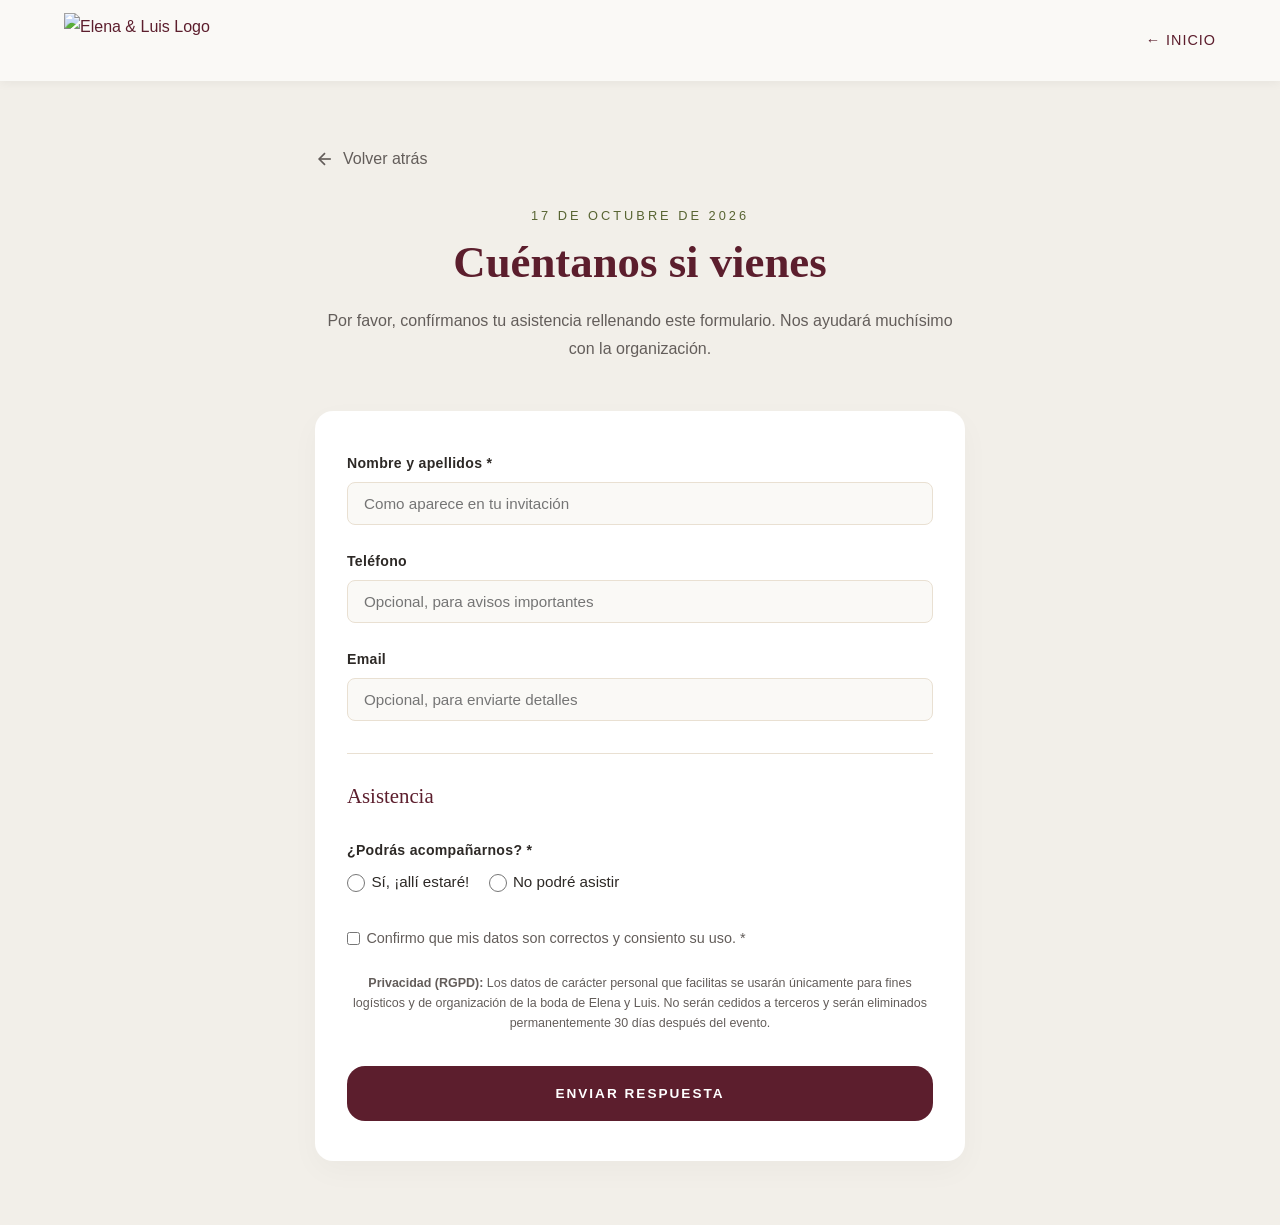
==== rsvp.html @ 88d4e29e "Hearts: brighter passion red; update form question wording" ====
<!DOCTYPE html>
<html lang="es">

<head>
  <meta charset="UTF-8" />
  <meta name="viewport" content="width=device-width, initial-scale=1.0" />
  <meta http-equiv="Content-Security-Policy"
    content="default-src 'self'; script-src 'self' 'unsafe-inline' https://fonts.googleapis.com; style-src 'self' 'unsafe-inline' https://fonts.googleapis.com; font-src 'self' https://fonts.gstatic.com; img-src 'self' data: https:; connect-src *;" />
  <meta http-equiv="X-Content-Type-Options" content="nosniff" />
  <title>Confirmar Asistencia — Elena & Luis</title>
  <link rel="preconnect" href="https://fonts.googleapis.com" />
  <link rel="preconnect" href="https://fonts.gstatic.com" crossorigin />
  <link rel="preload" as="style"
    href="https://fonts.googleapis.com/css2?family=Cormorant+Garamond:ital,wght@0,400;0,600;0,700;1,400;1,600&family=Montserrat:wght@300;400;500;600&display=swap" />
  <link
    href="https://fonts.googleapis.com/css2?family=Cormorant+Garamond:ital,wght@0,400;0,600;0,700;1,400;1,600&family=Montserrat:wght@300;400;500;600&display=swap"
    rel="stylesheet" />
  <link rel="stylesheet" href="styles.css" />

  <style>
    body {
      background-color: var(--cream-dark);
      display: flex;
      flex-direction: column;
      min-height: 100vh;
    }
    .nav {
      position: relative;
      background: var(--cream);
      box-shadow: 0 2px 10px rgba(0,0,0,.05);
    }
    .nav__links { margin-left: auto; margin-right: 0; }
    .nav__links a { color: var(--burgundy) !important; font-size: 0.9rem; font-weight: 500; }
    .nav__links a:hover { color: var(--gold) !important; }
    main { flex-grow: 1; display: flex; align-items: center; padding: 4rem 1rem; }
    .rsvp-page { width: 100%; max-width: 650px; margin: 0 auto; }
    .back-link {
      display: inline-flex;
      align-items: center;
      margin-bottom: 2rem;
      color: var(--text-light);
      font-weight: 500;
      transition: color var(--transition);
    }
    .back-link:hover { color: var(--burgundy); }
    .back-link svg { margin-right: 8px; }
    .form__divider {
      margin: 2rem 0 1.5rem;
      border-top: 1px solid var(--beige);
      padding-top: 1.5rem;
      font-family: var(--ff-heading);
      font-size: 1.3rem;
      color: var(--burgundy);
    }
    /* Hearts rating — Uiverse inspired */
    .form__hearts-wrap {
      background: var(--cream-dark);
      border: 1px solid var(--border);
      border-radius: 14px;
      padding: 1.4rem 1.4rem 1rem;
      margin-top: 0.5rem;
    }
    .radio {
      display: flex;
      justify-content: center;
      gap: 12px;
      flex-direction: row-reverse;
      padding: 0.6rem 0 0.8rem;
    }
    .radio > input {
      position: absolute;
      appearance: none;
      -webkit-appearance: none;
    }
    .radio > label {
      cursor: pointer;
      position: relative;
      display: inline-block;
      transition: transform 0.3s ease;
    }
    .radio > label > svg {
      display: block;
      width: 40px;
      height: 40px;
      fill: #ccc;
      transition: fill 0.3s ease;
    }
    .radio > label::before,
    .radio > label::after {
      content: "";
      position: absolute;
      width: 6px;
      height: 6px;
      background-color: #e0304e;
      border-radius: 50%;
      opacity: 0;
      transform: scale(0);
      transition: transform 0.4s ease, opacity 0.4s ease;
    }
    .radio > label::before {
      top: -15px;
      left: 50%;
      transform: translateX(-50%) scale(0);
    }
    .radio > label::after {
      bottom: -15px;
      left: 50%;
      transform: translateX(-50%) scale(0);
    }
    .radio > label:hover::before,
    .radio > label:hover::after {
      opacity: 1;
      transform: translateX(-50%) scale(1.5);
    }
    .radio > label:hover {
      transform: scale(1.2);
      animation: heart-pulse 0.6s infinite alternate;
    }
    .radio > label:hover > svg,
    .radio > label:hover ~ label > svg {
      fill: #e0304e;
      filter: drop-shadow(0 0 12px rgba(224, 48, 78, 0.8));
      animation: heart-shimmer 1s ease infinite alternate;
    }
    .radio > input:checked + label > svg,
    .radio > input:checked + label ~ label > svg {
      fill: #e0304e;
      filter: drop-shadow(0 0 10px rgba(224, 48, 78, 0.7));
      animation: heart-pulse 0.8s infinite alternate;
    }
    .radio > input:checked + label:hover > svg,
    .radio > input:checked + label:hover ~ label > svg {
      fill: #b82240;
    }
    .radio input:checked ~ label svg {
      fill: #c8294a;
    }
    @keyframes heart-pulse {
      0% { transform: scale(1); }
      100% { transform: scale(1.1); }
    }
    @keyframes heart-shimmer {
      0% { filter: drop-shadow(0 0 8px rgba(224, 48, 78, 0.4)); }
      100% { filter: drop-shadow(0 0 18px rgba(224, 48, 78, 1)); }
    }
    .form__hearts-label {
      text-align: center;
      font-family: var(--ff-heading);
      font-size: 1.05rem;
      font-style: italic;
      color: var(--burgundy);
      min-height: 1.4rem;
      transition: opacity 0.2s;
      opacity: 0;
    }
    .form__hearts-label.visible {
      opacity: 1;
    }
    .form__hearts-scale {
      display: flex;
      justify-content: space-between;
      font-size: 0.72rem;
      color: var(--text-light);
      letter-spacing: 0.02em;
      margin-top: 0.4rem;
    }
  </style>
</head>

<body>

  <nav class="nav nav--scrolled">
    <div class="nav__inner">
      <a href="index.html" class="nav__logo">
        <img src="images/Logo.svg?v=2" alt="Elena & Luis Logo" class="nav__logo-img" />
      </a>
      <ul class="nav__links" id="nav-links">
        <li><a href="index.html">← Inicio</a></li>
      </ul>
    </div>
  </nav>

  <main>
    <div class="rsvp-page">

      <a href="index.html" class="back-link reveal">
        <svg width="20" height="20" viewBox="0 0 24 24" fill="none" stroke="currentColor" stroke-width="2">
          <line x1="19" y1="12" x2="5" y2="12"></line>
          <polyline points="12 19 5 12 12 5"></polyline>
        </svg>
        Volver atrás
      </a>

      <div style="text-align: center; margin-bottom: 3rem;">
        <span class="section__overline reveal">17 de Octubre de 2026</span>
        <h1 class="section__title reveal" style="margin-bottom: 1rem;">Cuéntanos si vienes</h1>
        <p class="reveal" style="color: var(--text-light);">
          Por favor, confírmanos tu asistencia rellenando este formulario.
          Nos ayudará muchísimo con la organización.
        </p>
      </div>

      <form id="rsvp-page-form" class="form reveal" novalidate>

        <div style="position: absolute; opacity: 0; top: 0; left: 0; height: 0; width: 0; z-index: -1;" aria-hidden="true">
          <label for="honeypot">Website</label>
          <input type="text" id="honeypot" name="honeypot" tabindex="-1" autocomplete="off" />
        </div>

        <div class="form__group">
          <label for="rsvp-name" class="form__label">Nombre y apellidos *</label>
          <input type="text" id="rsvp-name" name="nombre" class="form__input" required placeholder="Como aparece en tu invitación" />
        </div>

        <div class="form__group">
          <label for="rsvp-phone" class="form__label">Teléfono</label>
          <input type="tel" id="rsvp-phone" name="telefono" class="form__input" placeholder="Opcional, para avisos importantes" />
        </div>

        <div class="form__group">
          <label for="rsvp-email" class="form__label">Email</label>
          <input type="email" id="rsvp-email" name="email" class="form__input" placeholder="Opcional, para enviarte detalles" />
        </div>

        <div class="form__divider">Asistencia</div>

        <div class="form__group">
          <label class="form__label">¿Podrás acompañarnos? *</label>
          <div class="form__radio-group">
            <label class="form__radio">
              <input type="radio" name="asistencia" value="si" required />
              <span>Sí, ¡allí estaré!</span>
            </label>
            <label class="form__radio">
              <input type="radio" name="asistencia" value="no" required />
              <span>No podré asistir</span>
            </label>
          </div>
        </div>

        <!-- Campos para los que SÍ asisten -->
        <div id="rsvp-conditional-fields" style="display: none;">

          <div class="form__divider">Acompañantes y Niños</div>

          <div class="form__group">
            <label class="form__label">¿Vendrás con acompañante?</label>
            <div class="form__radio-group">
              <label class="form__radio"><input type="radio" name="acompanante" value="si" /><span>Sí</span></label>
              <label class="form__radio"><input type="radio" name="acompanante" value="no" /><span>No</span></label>
            </div>
          </div>

          <div class="form__group" id="field-nombre-acompanante" style="display: none;">
            <label for="rsvp-companion-name" class="form__label">Nombre del acompañante</label>
            <input type="text" id="rsvp-companion-name" name="nombre_acompanante" class="form__input" placeholder="Nombre completo" />
          </div>

          <div class="form__group">
            <label for="rsvp-kids" class="form__label">¿Asistirán niños? Indícanos cuántos</label>
            <input type="number" id="rsvp-kids" name="ninos" class="form__input form__input--short" min="0" placeholder="0" />
            <span style="font-size: 0.85rem; color: var(--text-light); display:block; margin-top:0.4rem;">Deja en blanco o 0 si no vienen niños</span>
          </div>

          <div class="form__group" id="field-nombres-ninos" style="display: none;">
            <label for="rsvp-kids-names" class="form__label">Nombres de los niños (indica nombre y edad aproximada)</label>
            <input type="text" id="rsvp-kids-names" name="nombres_ninos" class="form__input" placeholder="Ej: Martín (5 años), Julia (2 años)" />
          </div>

          <div class="form__divider">Menú</div>

          <div class="form__group">
            <label for="rsvp-allergies" class="form__label">Indica la persona y sus alergias o intolerancias</label>
            <textarea id="rsvp-allergies" name="alergias" class="form__textarea" rows="2"
              placeholder="Ej: María: celiaquía; Luis: alergia a los frutos secos"></textarea>
          </div>

          <div class="form__divider">Transporte y Alojamiento</div>

          <div class="form__group">
            <label class="form__label">¿Usáreis el servicio de autobús?</label>
            <div class="form__radio-group">
              <label class="form__radio"><input type="radio" name="autobus" value="no" /><span>Iremos con nuestro coche</span></label>
              <label class="form__radio"><input type="radio" name="autobus" value="ida" /><span>Solo ida</span></label>
              <label class="form__radio"><input type="radio" name="autobus" value="vuelta" /><span>Solo vuelta</span></label>
              <label class="form__radio"><input type="radio" name="autobus" value="ida_y_vuelta" /><span>Ida y vuelta</span></label>
            </div>
          </div>

          <div id="fields-bus-details" style="display: none;">
            <div class="form__group">
              <label for="rsvp-bus-seats" class="form__label">¿Cuántas plazas de autobús necesitáis?</label>
              <input type="number" id="rsvp-bus-seats" name="plazas_bus" class="form__input form__input--short" min="1" placeholder="0" />
            </div>
            <div class="form__group">
              <label class="form__label">Punto de salida / llegada preferido</label>
              <div class="form__radio-group">
                <label class="form__radio"><input type="radio" name="punto_bus" value="huesca" /><span>Huesca — Calle Teruel (parada Hermanitas) · 12:00 h</span></label>
                <label class="form__radio"><input type="radio" name="punto_bus" value="barbastro" /><span>Barbastro — Colegio Pedro I · 12:30 h</span></label>
              </div>
            </div>
          </div>

          <div class="form__group">
            <label class="form__label">¿Necesitáis ayuda con el alojamiento?</label>
            <div class="form__radio-group">
              <label class="form__radio"><input type="radio" name="alojamiento" value="si" /><span>Sí, enviadme opciones</span></label>
              <label class="form__radio"><input type="radio" name="alojamiento" value="no" /><span>No, ya lo tenemos</span></label>
            </div>
          </div>

          <div class="form__divider">Para terminar</div>

          <div class="form__group">
            <label class="form__label">¿Cuántas ganas tienes de que llegue el gran día?</label>
            <div class="form__hearts-wrap">
              <div class="radio" id="hearts-rating">
                <input type="radio" name="ganas" id="heart5" value="5">
                <label for="heart5"><svg viewBox="0 0 24 24" xmlns="http://www.w3.org/2000/svg"><path d="M12 21.35l-1.45-1.32C5.4 15.36 2 12.27 2 8.5 2 5.41 4.42 3 7.5 3c1.74 0 3.41.81 4.5 2.08C13.09 3.81 14.76 3 16.5 3 19.58 3 22 5.41 22 8.5c0 3.77-3.4 6.86-8.55 11.53L12 21.35z"/></svg></label>
                <input type="radio" name="ganas" id="heart4" value="4">
                <label for="heart4"><svg viewBox="0 0 24 24" xmlns="http://www.w3.org/2000/svg"><path d="M12 21.35l-1.45-1.32C5.4 15.36 2 12.27 2 8.5 2 5.41 4.42 3 7.5 3c1.74 0 3.41.81 4.5 2.08C13.09 3.81 14.76 3 16.5 3 19.58 3 22 5.41 22 8.5c0 3.77-3.4 6.86-8.55 11.53L12 21.35z"/></svg></label>
                <input type="radio" name="ganas" id="heart3" value="3">
                <label for="heart3"><svg viewBox="0 0 24 24" xmlns="http://www.w3.org/2000/svg"><path d="M12 21.35l-1.45-1.32C5.4 15.36 2 12.27 2 8.5 2 5.41 4.42 3 7.5 3c1.74 0 3.41.81 4.5 2.08C13.09 3.81 14.76 3 16.5 3 19.58 3 22 5.41 22 8.5c0 3.77-3.4 6.86-8.55 11.53L12 21.35z"/></svg></label>
                <input type="radio" name="ganas" id="heart2" value="2">
                <label for="heart2"><svg viewBox="0 0 24 24" xmlns="http://www.w3.org/2000/svg"><path d="M12 21.35l-1.45-1.32C5.4 15.36 2 12.27 2 8.5 2 5.41 4.42 3 7.5 3c1.74 0 3.41.81 4.5 2.08C13.09 3.81 14.76 3 16.5 3 19.58 3 22 5.41 22 8.5c0 3.77-3.4 6.86-8.55 11.53L12 21.35z"/></svg></label>
                <input type="radio" name="ganas" id="heart1" value="1">
                <label for="heart1"><svg viewBox="0 0 24 24" xmlns="http://www.w3.org/2000/svg"><path d="M12 21.35l-1.45-1.32C5.4 15.36 2 12.27 2 8.5 2 5.41 4.42 3 7.5 3c1.74 0 3.41.81 4.5 2.08C13.09 3.81 14.76 3 16.5 3 19.58 3 22 5.41 22 8.5c0 3.77-3.4 6.86-8.55 11.53L12 21.35z"/></svg></label>
              </div>
              <div class="form__hearts-label" id="hearts-label"></div>
              <div class="form__hearts-scale">
                <span>Pocas</span>
                <span>¡Muchísimas!</span>
              </div>
            </div>
          </div>

          <div class="form__group">
            <label for="rsvp-no-faltar" class="form__label">¡Algo que no puede faltar!</label>
            <input type="text" id="rsvp-no-faltar" name="no_puede_faltar" class="form__input" placeholder="Música, risas, buen vino... ¡lo que sea!" />
          </div>

          <div class="form__group">
            <label for="rsvp-momento" class="form__label">Un momento que esperas vivir ese día</label>
            <input type="text" id="rsvp-momento" name="momento_especial" class="form__input" placeholder="Un baile, un brindis, una sorpresa..." />
          </div>

          <div class="form__group">
            <label for="rsvp-song" class="form__label">Canción que te hará salir a la pista sí o sí</label>
            <input type="text" id="rsvp-song" name="cancion" class="form__input" placeholder="Título y artista" />
            <p style="font-size: 0.85rem; color: var(--text-light); margin-top: 0.5rem;">
              <a href="https://open.spotify.com/playlist/3yzPIh4z3CCPWv43q6dXfq?si=O6Ho2XI0RIm4RRXY83BOng&pi=HeIQA3ebRfWcN&pt=49a7ba4eca4f23e0d00112b38eee2363"
                 target="_blank" rel="noopener"
                 style="color: var(--olive); text-decoration: underline; display: inline-flex; align-items: center; gap: 0.3rem;">
                <svg viewBox="0 0 24 24" width="16" height="16" fill="#1DB954">
                  <path d="M12 0C5.4 0 0 5.4 0 12s5.4 12 12 12 12-5.4 12-12S18.66 0 12 0zm5.521 17.34c-.24.359-.66.48-1.021.24-2.82-1.74-6.36-2.101-10.561-1.141-.418.122-.779-.179-.899-.539-.12-.421.18-.78.54-.9 4.56-1.021 8.52-.6 11.64 1.32.42.18.479.659.301 1.02zm1.44-3.3c-.301.42-.841.6-1.262.3-3.239-1.98-8.159-2.58-11.939-1.38-.479.12-1.02-.12-1.14-.6-.12-.48.12-1.021.6-1.141C9.6 9.9 15 10.561 18.72 12.84c.361.181.54.78.241 1.2zm.12-3.36C15.24 8.4 8.82 8.16 5.16 9.301c-.6.179-1.2-.181-1.38-.721-.18-.601.18-1.2.72-1.381 4.26-1.26 11.28-1.02 15.721 1.621.539.3.719 1.02.419 1.56-.299.421-1.02.599-1.559.3z"/>
                </svg>
                O añádela directamente a nuestra playlist colaborativa
              </a>
            </p>
          </div>

          <div class="form__group">
            <label for="rsvp-comments" class="form__label">¿Algún comentario o duda adicional?</label>
            <textarea id="rsvp-comments" name="comentarios" class="form__textarea" rows="3" placeholder="Te leemos..."></textarea>
          </div>

        </div>

        <!-- Campos para los que NO asisten -->
        <div id="rsvp-not-attending-fields" style="display: none;">
          <div class="form__divider">Lo sentimos mucho</div>
          <div class="form__group">
            <label for="rsvp-message" class="form__label">¿Quieres dejarnos un mensaje?</label>
            <textarea id="rsvp-message" name="mensaje_no_asiste" class="form__textarea" rows="3" placeholder="Te echaremos de menos. Déjanos unas palabras si quieres..."></textarea>
          </div>
        </div>

        <div class="form__group" style="margin-top: 2rem;">
          <label class="form__radio" style="align-items: flex-start;">
            <input type="checkbox" name="confirmacion" required style="margin-top: 4px;" />
            <span style="font-size: 0.9rem; line-height: 1.5; color: var(--text-light);">Confirmo que mis datos son correctos y consiento su uso. *</span>
          </label>
        </div>

        <p class="form__privacy">
          <strong>Privacidad (RGPD):</strong> Los datos de carácter personal que facilitas se usarán únicamente para
          fines logísticos y de organización de la boda de Elena y Luis. No serán cedidos a terceros y serán
          eliminados permanentemente 30 días después del evento.
        </p>

        <button type="submit" class="btn btn--primary form__submit" id="rsvp-submit">Enviar respuesta</button>

      </form>

      <div id="rsvp-success" class="rsvp__success" style="display:none; background: var(--white);
           border-radius: var(--radius); padding: 3rem 2rem; text-align: center; max-width: 600px; margin: 0 auto;">
        <div style="width: 80px; height: 80px; background: linear-gradient(135deg, var(--olive) 0%, #7d8a4a 100%);
                    border-radius: 50%; display: flex; align-items: center; justify-content: center;
                    margin: 0 auto 1.5rem; box-shadow: 0 4px 15px rgba(96,108,56,0.3);">
          <svg width="40" height="40" viewBox="0 0 24 24" fill="none" stroke="white" stroke-width="2.5" stroke-linecap="round" stroke-linejoin="round">
            <polyline points="20 6 9 17 4 12"></polyline>
          </svg>
        </div>
        <h3 style="font-family: var(--ff-heading); font-size: 2rem; color: var(--burgundy); margin-bottom: 0.5rem;">¡Respuesta guardada!</h3>
        <p style="color: var(--text-light); font-size: 1.1rem; margin-bottom: 2rem;">Muchísimas gracias por confirmarnos.</p>
        <div id="confirmation-summary" style="background: var(--cream); border-radius: var(--radius); padding: 2rem; margin-bottom: 2rem; text-align: left;">
          <h4 style="font-family: var(--ff-heading); font-size: 1.2rem; color: var(--burgundy); margin-bottom: 1.5rem; text-align: center; border-bottom: 1px solid var(--border); padding-bottom: 0.5rem;">Resumen de tu confirmación</h4>
          <div id="summary-content" style="color: var(--text); font-size: 0.95rem; line-height: 1.6;"></div>
        </div>
        <div style="background: linear-gradient(135deg, #fff8e7 0%, #fff3cd 100%); border-left: 4px solid var(--mustard); padding: 1rem 1.5rem; border-radius: 0 8px 8px 0; margin-bottom: 2rem; text-align: left;">
          <p style="color: var(--text); font-size: 0.9rem; margin: 0;">
            <strong style="color: var(--burgundy);">&#128197; Recuerda:</strong><br>
            17 de octubre de 2026 a las 13:00 h<br>Bodega Laus, Barbastro
          </p>
        </div>
        <div style="display: flex; gap: 1rem; justify-content: center; flex-wrap: wrap;">
          <a href="index.html" class="btn btn--primary">Volver a la portada</a>
          <a href="#" onclick="window.print(); return false;" class="btn btn--outline" style="display: flex; align-items: center; gap: 0.5rem;">
            <svg width="18" height="18" viewBox="0 0 24 24" fill="none" stroke="currentColor" stroke-width="2"><polyline points="6 9 6 2 18 2 18 9"></polyline><path d="M6 18H4a2 2 0 0 1-2-2v-5a2 2 0 0 1 2-2h16a2 2 0 0 1 2 2v5a2 2 0 0 1-2 2h-2"></path><rect x="6" y="14" width="12" height="8"></rect></svg>
            Guardar PDF
          </a>
        </div>
      </div>

    </div>
  </main>

  <script>
    document.addEventListener('DOMContentLoaded', () => {

      setTimeout(() => {
        document.querySelectorAll('.reveal').forEach(el => {
          el.style.opacity = '1';
          el.style.transform = 'translateY(0)';
          el.style.transition = 'opacity 0.6s ease, transform 0.6s ease';
        });
      }, 100);

      const form = document.getElementById('rsvp-page-form');
      const conditionalFields = document.getElementById('rsvp-conditional-fields');
      const notAttendingFields = document.getElementById('rsvp-not-attending-fields');
      const companionNameField = document.getElementById('field-nombre-acompanante');
      const kidsNamesField = document.getElementById('field-nombres-ninos');
      const busDetailsFields = document.getElementById('fields-bus-details');

      document.querySelectorAll('input[name="asistencia"]').forEach(r => {
        r.addEventListener('change', e => {
          const asiste = e.target.value === 'si';
          conditionalFields.style.display = asiste ? 'block' : 'none';
          notAttendingFields.style.display = asiste ? 'none' : 'block';
        });
      });

      document.querySelectorAll('input[name="acompanante"]').forEach(r => {
        r.addEventListener('change', e => {
          companionNameField.style.display = e.target.value === 'si' ? 'block' : 'none';
        });
      });

      const kidsInput = document.getElementById('rsvp-kids');
      if (kidsInput) {
        kidsInput.addEventListener('input', e => {
          const show = (parseInt(e.target.value) || 0) > 0;
          kidsNamesField.style.display = show ? 'block' : 'none';
          if (!show) document.getElementById('rsvp-kids-names').value = '';
        });
      }

      document.querySelectorAll('input[name="autobus"]').forEach(r => {
        r.addEventListener('change', e => {
          busDetailsFields.style.display = e.target.value === 'no' ? 'none' : 'block';
        });
      });

      // Hearts rating
      const heartsContainer = document.getElementById('hearts-rating');
      const heartsLabel = document.getElementById('hearts-label');
      const heartMessages = ['', 'Algo de ganas...', 'Bastantes ganas', '¡Muchas ganas!', '¡Muchísimas ganas!', '¡No puedo esperar más!'];

      if (heartsContainer) {
        function setLabel(value) {
          if (heartsLabel) {
            heartsLabel.textContent = heartMessages[value] || '';
            heartsLabel.classList.toggle('visible', value > 0);
          }
        }

        heartsContainer.querySelectorAll('input[type="radio"]').forEach(input => {
          input.addEventListener('change', () => setLabel(parseInt(input.value)));
        });

        heartsContainer.querySelectorAll('label').forEach(label => {
          const input = document.getElementById(label.getAttribute('for'));
          const value = input ? parseInt(input.value) : 0;
          label.addEventListener('mouseenter', () => setLabel(value));
        });

        heartsContainer.addEventListener('mouseleave', () => {
          const checked = heartsContainer.querySelector('input:checked');
          setLabel(checked ? parseInt(checked.value) : 0);
        });
      }

      const APPS_SCRIPT_URL = 'https://script.google.com/macros/s/AKfycbxdgK54NZaN_LEYWn_nRoGIB11KfB99Sy5pbXaSqgR_YkbLF-5CdlfDe7Vhv0JQcvX-/exec';

      form.addEventListener('submit', async e => {
        e.preventDefault();

        const nombreInput = form.querySelector('[name="nombre"]');
        const asistencia = form.querySelector('[name="asistencia"]:checked');
        const confirmBox = form.querySelector('[name="confirmacion"]');

        if (!nombreInput.value.trim() || nombreInput.value.trim().length < 2) {
          showError('Por favor, escribe tu nombre completo.');
          nombreInput.focus();
          return;
        }
        if (!asistencia) {
          showError('Por favor, indica si asistirás a la boda.');
          return;
        }
        if (confirmBox && !confirmBox.checked) {
          showError('Debes confirmar que los datos son correctos.');
          return;
        }

        const btn = document.getElementById('rsvp-submit');
        const btnTexto = btn.textContent;
        btn.textContent = 'Enviando...';
        btn.disabled = true;
        hideError();

        const fd = new FormData(form);
        const asiste = fd.get('asistencia') === 'si';

        const payload = {
          nombre: fd.get('nombre') || '',
          telefono: fd.get('telefono') || '',
          email: fd.get('email') || '',
          asistencia: fd.get('asistencia') || '',
          honeypot: fd.get('honeypot') || '',
          acompanante: asiste ? fd.get('acompanante') || '' : '',
          nombre_acompanante: asiste ? fd.get('nombre_acompanante') || '' : '',
          ninos: asiste ? fd.get('ninos') || '' : '',
          nombres_ninos: asiste ? fd.get('nombres_ninos') || '' : '',
          alergias: asiste ? fd.get('alergias') || '' : '',
          autobus: asiste ? fd.get('autobus') || '' : '',
          plazas_bus: asiste ? fd.get('plazas_bus') || '' : '',
          punto_bus: asiste ? fd.get('punto_bus') || '' : '',
          alojamiento: asiste ? fd.get('alojamiento') || '' : '',
          ganas: asiste ? fd.get('ganas') || '' : '',
          no_puede_faltar: asiste ? fd.get('no_puede_faltar') || '' : '',
          momento_especial: asiste ? fd.get('momento_especial') || '' : '',
          cancion: asiste ? fd.get('cancion') || '' : '',
          comentarios: asiste ? fd.get('comentarios') || '' : '',
          mensaje_no_asiste: !asiste ? fd.get('mensaje_no_asiste') || '' : '',
        };

        try {
          const sendRequest = () => fetch(APPS_SCRIPT_URL, {
            method: 'POST',
            headers: { 'Content-Type': 'text/plain' },
            body: JSON.stringify(payload),
            mode: 'no-cors'
          });

          let intentos = 0;
          while (intentos < 3) {
            try {
              await sendRequest();
              break;
            } catch (retryErr) {
              intentos++;
              if (intentos < 3) await new Promise(r => setTimeout(r, 1000));
              else throw retryErr;
            }
          }

          form.style.display = 'none';
          document.getElementById('rsvp-success').style.display = 'block';
          window.scrollTo({ top: 0, behavior: 'smooth' });
          generateSummary(fd, asiste);

        } catch (err) {
          showError('Error de conexión: ' + err.message);
          btn.textContent = btnTexto;
          btn.disabled = false;
        }
      });

      function showError(msg) {
        let el = document.getElementById('form-error-msg');
        if (!el) {
          el = document.createElement('p');
          el.id = 'form-error-msg';
          el.style.cssText = 'color:#c0392b;font-size:.9rem;margin-top:1rem;text-align:center;';
          document.getElementById('rsvp-submit').insertAdjacentElement('afterend', el);
        }
        el.textContent = msg;
        el.scrollIntoView({ behavior: 'smooth', block: 'center' });
      }

      function hideError() {
        const el = document.getElementById('form-error-msg');
        if (el) el.textContent = '';
      }

      function generateSummary(fd, asiste) {
        const summaryDiv = document.getElementById('summary-content');
        if (!summaryDiv) return;
        const nombre = fd.get('nombre') || 'Invitado';
        const asistenciaTexto = asiste ? '✅ Sí asistiré' : '❌ No podré asistir';
        let html = `<div style="margin-bottom:1rem;"><strong style="color:var(--burgundy);">Invitado:</strong> ${nombre}</div><div style="margin-bottom:1rem;"><strong style="color:var(--burgundy);">Asistencia:</strong> ${asistenciaTexto}</div>`;
        if (asiste) {
          const acompanante = fd.get('acompanante') === 'si' ? (fd.get('nombre_acompanante') || 'Sí (sin nombre)') : 'No';
          const ninos = fd.get('ninos') || '0';
          const autobus = fd.get('autobus') || 'No necesito';
          const puntoBus = fd.get('punto_bus') === 'huesca' ? 'Huesca — Calle Teruel' : fd.get('punto_bus') === 'barbastro' ? 'Barbastro — Colegio Pedro I' : '';
          const alojamiento = fd.get('alojamiento') === 'si' ? 'Sí, necesito ayuda' : 'No, ya lo tengo';
          const ganas = fd.get('ganas') ? '♥'.repeat(parseInt(fd.get('ganas'))) : '-';
          const cancion = fd.get('cancion') || 'No especificada';
          html += `<div style="margin-bottom:1rem;"><strong style="color:var(--burgundy);">Acompañante:</strong> ${acompanante}</div>`;
          html += `<div style="margin-bottom:1rem;"><strong style="color:var(--burgundy);">Niños:</strong> ${ninos}</div>`;
          html += `<div style="margin-bottom:1rem;"><strong style="color:var(--burgundy);">Autobús:</strong> ${autobus}${puntoBus ? '<br><span style="margin-left:1rem;color:var(--text-light);">&#128205; ' + puntoBus + '</span>' : ''}</div>`;
          html += `<div style="margin-bottom:1rem;"><strong style="color:var(--burgundy);">Alojamiento:</strong> ${alojamiento}</div>`;
          html += `<div style="margin-bottom:1rem;"><strong style="color:var(--burgundy);">Ganas:</strong> <span style="color:var(--burgundy);font-size:1.2rem;">${ganas}</span></div>`;
          if (fd.get('no_puede_faltar')) html += `<div style="margin-bottom:1rem;"><strong style="color:var(--burgundy);">No puede faltar:</strong> ${fd.get('no_puede_faltar')}</div>`;
          if (fd.get('momento_especial')) html += `<div style="margin-bottom:1rem;"><strong style="color:var(--burgundy);">Momento especial:</strong> ${fd.get('momento_especial')}</div>`;
          html += `<div style="margin-bottom:1rem;"><strong style="color:var(--burgundy);">Canción:</strong> ${cancion}</div>`;
          if (fd.get('alergias')) html += `<div style="margin-bottom:1rem;"><strong style="color:var(--burgundy);">Alergias:</strong> ${fd.get('alergias')}</div>`;
          if (fd.get('comentarios')) html += `<div style="margin-bottom:1rem;"><strong style="color:var(--burgundy);">Comentarios:</strong> ${fd.get('comentarios')}</div>`;
        } else {
          if (fd.get('mensaje_no_asiste')) html += `<div style="margin-bottom:1rem;"><strong style="color:var(--burgundy);">Mensaje:</strong> ${fd.get('mensaje_no_asiste')}</div>`;
        }
        summaryDiv.innerHTML = html;
      }

    });
  </script>

</body>
</html>
---- styles.css ----
/* ═══════════════════════════════════════════
   ELENA & LUIS — WEDDING INVITATION
   Rustic Vineyard Palette
   ═══════════════════════════════════════════ */

/* ── Custom Properties ──────────────────── */
:root {
  --olive: #586432;
  --olive-light: #7A8450;
  --mustard: #D4A373;
  --mustard-dark: #A67035;
  --burgundy: #5C1E2D;
  --burgundy-light: #8A3A4E;
  --terracotta: #BC6C25;
  --brown: #433422;
  --beige: #E9E0D2;
  --cream: #FAF9F6;
  --cream-dark: #F2EFE9;
  --white: #FFFFFF;
  --text: #2D2926;
  --text-light: #635D5A;
  --border: #E9E0D2;
  --gold: #D4A373;
  --shadow: 0 10px 30px rgba(0,0,0,0.03);
  --ff-heading: 'Cormorant Garamond', serif;
  --ff-body: 'Montserrat', sans-serif;
  --ff-libre: 'Libre Baskerville', serif;
  --ff-accent: 'Libre Baskerville', serif;
  --section-py: clamp(3.5rem, 8vw, 7rem);
  --container-max: 1200px;
  --container-narrow: 800px;
  --radius: 18px;
  --radius-soft: 22px;
  --radius-pill: 999px;
  --shadow-card: 0 14px 34px rgba(45,41,38,0.05);
  --shadow-card-hover: 0 22px 46px rgba(45,41,38,0.08);
  --shadow-soft: 0 10px 30px rgba(0,0,0,0.03);
  --shadow-elegant: 0 20px 50px rgba(45,41,38,0.08);
  --transition: .6s cubic-bezier(0.16,1,0.3,1);
}

*,*::before,*::after { box-sizing: border-box; margin: 0; padding: 0; }
html { scroll-behavior: smooth; scroll-padding-top: 70px; -webkit-font-smoothing: antialiased; }
body { font-family: var(--ff-body); font-weight: 300; font-size: 1rem; line-height: 1.75; color: var(--text); background-color: var(--cream); }
img { display: block; max-width: 100%; height: auto; }
a { color: var(--burgundy); text-decoration: none; }

.container { width: 90%; max-width: var(--container-max); margin: 0 auto; }
.container--narrow { max-width: var(--container-narrow); }
.section { padding: var(--section-py) 0; }

.section__overline {
  display: block;
  font-family: var(--ff-body);
  font-size: .8rem;
  letter-spacing: 3px;
  text-transform: uppercase;
  color: var(--olive);
  margin-bottom: .5rem;
  text-align: center;
}

.section__title {
  font-family: var(--ff-heading);
  font-weight: 600;
  font-size: clamp(1.8rem,4vw,2.8rem);
  color: var(--burgundy);
  text-align: center;
  margin-bottom: 2.5rem;
  line-height: 1.25;
}

/* NAV */
.nav { position: fixed; top: 0; left: 0; width: 100%; z-index: 1000; padding: 1.5rem 0; transition: all var(--transition); }
.nav--scrolled { background: rgba(250,249,246,0.98); padding: 0.8rem 0; backdrop-filter: blur(10px); box-shadow: 0 1px 0 rgba(0,0,0,0.05); }
.nav__inner { width: 90%; max-width: var(--container-max); margin: 0 auto; display: flex; align-items: center; justify-content: space-between; }
.nav__logo { display: flex; align-items: center; }
.nav__logo-img { height: 55px; width: auto; transition: transform var(--transition), filter var(--transition); }
.nav:not(.nav--scrolled) .nav__logo-img { filter: brightness(0) invert(1); }
.nav:not(.nav--scrolled) .nav__toggle span { background: var(--white); }
.nav__logo-img:hover { transform: scale(1.05); }
.nav__links { list-style: none; display: flex; gap: 1.5rem; }
.nav__links a { font-size: .85rem; font-weight: 500; color: var(--white); letter-spacing: 1px; position: relative; transition: color var(--transition); text-transform: uppercase; }
.nav--scrolled .nav__links a { color: var(--text); }
.nav__links a::after { content: ''; position: absolute; bottom: -4px; left: 0; width: 0; height: 2px; background: var(--mustard); transition: width var(--transition); }
.nav__links a:hover { color: var(--burgundy); }
.nav__links a:hover::after { width: 100%; }
.nav__toggle { display: none; flex-direction: column; gap: 5px; background: none; border: none; cursor: pointer; padding: 4px; }
.nav__toggle span { display: block; width: 24px; height: 2px; background: var(--burgundy); border-radius: 2px; transition: var(--transition); }
.nav__toggle.is-open span:nth-child(1) { transform: translateY(7px) rotate(45deg); }
.nav__toggle.is-open span:nth-child(2) { opacity: 0; transform: scaleX(0); }
.nav__toggle.is-open span:nth-child(3) { transform: translateY(-7px) rotate(-45deg); }
.nav__close { display: none; }
@media (max-width:768px) {
  .nav__toggle { display: flex; }
  .nav__links { position: fixed; top: 0; right: -100%; width: 70%; height: 100vh; flex-direction: column; background: var(--cream); padding: 5rem 2rem 2rem; gap: 1.6rem; box-shadow: -4px 0 20px rgba(0,0,0,.1); transition: right var(--transition); z-index: 1000; }
  .nav__links.open { right: 0; }
  .nav__links a { font-size: 1.1rem; color: var(--burgundy); }
  .nav__links a:hover { color: var(--mustard); }
  .nav__close { display: block; position: absolute; top: 1.2rem; right: 1.2rem; background: none; border: none; font-size: 1.8rem; line-height: 1; color: var(--burgundy); cursor: pointer; padding: 0.4rem 0.6rem; opacity: 0.7; }
  .nav__close:hover { opacity: 1; }
}

/* HERO */
.hero { position: relative; min-height: 100vh; display: flex; align-items: center; justify-content: center; text-align: center; background: var(--text); color: var(--white); overflow: hidden; }
.hero__bg { position: absolute; inset: 0; background: url('images/paisaje-2.jpeg') center / cover no-repeat; transform: scale(1.1); transition: transform 1.5s cubic-bezier(0,0,0,1); }
.hero--loaded .hero__bg { transform: scale(1); }
.hero__overlay { position: absolute; inset: 0; background: linear-gradient(180deg,rgba(45,41,38,0.45) 0%,rgba(45,41,38,0.2) 50%,rgba(45,41,38,0.5) 100%); }
.hero__content { position: relative; z-index: 1; padding: 8rem 1.5rem 2rem; max-width: 950px; }
.hero__pre { font-family: var(--ff-heading); font-style: italic; font-size: clamp(1.2rem,2.5vw,1.6rem); letter-spacing: 4px; margin-bottom: 1.5rem; text-transform: uppercase; opacity: 0; transform: translateY(20px); }
.hero--loaded .hero__pre { animation: fadeUp 1s forwards .2s; }
.hero__title { font-family: var(--ff-heading); font-size: clamp(3.5rem,10vw,7.5rem); font-weight: 500; line-height: 0.9; margin-bottom: 2rem; opacity: 0; transform: translateY(30px); }
.hero--loaded .hero__title { animation: fadeUp 1s forwards .4s; }
.hero__heart { display: inline-block; font-size: 0.75em; color: var(--mustard); transform: scaleX(1.3); margin: 0 0.15em; vertical-align: middle; line-height: 1; }
.hero__date { font-family: var(--ff-heading); font-size: clamp(1.3rem,2.8vw,1.8rem); letter-spacing: 5px; margin-bottom: 1rem; text-transform: uppercase; opacity: 0; transform: translateY(20px); }
.hero--loaded .hero__date { animation: fadeUp 1s forwards .6s; }
.hero__venue { font-size: 1rem; letter-spacing: 2px; opacity: 0; }
.hero--loaded .hero__venue { animation: fadeUp 1s forwards .8s; }
@keyframes fadeUp { to { opacity: 1; transform: translateY(0); } }
.hero__welcome { font-size: clamp(.9rem,1.8vw,1.05rem); line-height: 1.7; opacity: .88; margin-bottom: 2rem; }

.countdown { display: flex; justify-content: center; gap: 1.2rem; margin-bottom: 2.5rem; flex-wrap: wrap; }
.countdown__block { display: flex; flex-direction: column; align-items: center; min-width: 64px; }
.countdown__number { font-family: var(--ff-heading); font-size: clamp(1.8rem,4vw,2.5rem); font-weight: 700; line-height: 1; color: var(--mustard); }
.countdown__label { font-size: .7rem; letter-spacing: 2px; text-transform: uppercase; opacity: .75; margin-top: 4px; }

.hero__scroll-hint { position: absolute; bottom: 2rem; left: 50%; transform: translateX(-50%); z-index: 1; }
.hero__scroll-hint span { display: block; width: 24px; height: 40px; border: 2px solid rgba(255,255,255,.5); border-radius: 12px; position: relative; }
.hero__scroll-hint span::after { content: ''; position: absolute; top: 6px; left: 50%; width: 4px; height: 8px; margin-left: -2px; background: rgba(255,255,255,.7); border-radius: 2px; animation: scrollBounce 1.6s ease-in-out infinite; }
@keyframes scrollBounce { 0%,100% { transform: translateY(0); opacity: 1; } 50% { transform: translateY(12px); opacity: .3; } }

/* BUTTONS */
.btn { display: inline-flex; align-items: center; justify-content: center; font-family: var(--ff-body); font-weight: 600; font-size: 0.85rem; letter-spacing: 2px; text-transform: uppercase; padding: 1.2rem 3rem; border-radius: var(--radius); border: 1px solid transparent; cursor: pointer; transition: all 0.4s cubic-bezier(0.16,1,0.3,1); position: relative; overflow: hidden; }
.btn--primary { background: var(--burgundy); color: var(--white); }
.btn--primary:hover { background: var(--white); color: var(--burgundy); border-color: var(--burgundy); transform: translateY(-3px); box-shadow: 0 15px 30px rgba(92,30,45,0.15); }
.btn--outline { background: transparent; color: var(--text); border-color: var(--text); }
.btn--outline:hover { background: var(--text); color: var(--white); transform: translateY(-3px); }

/* ABOUT */
.about__grid { display: grid; grid-template-columns: 1fr 1fr; gap: 3rem; align-items: center; }
.about__text p { margin-bottom: 1rem; font-size: 1.05rem; color: var(--text-light); text-align: justify; }
.about__text p:first-child::first-letter { font-family: var(--ff-heading); font-size: 3rem; float: left; line-height: 1; margin-right: .5rem; color: var(--burgundy); font-weight: 700; }
.about__image { border-radius: var(--radius); overflow: hidden; box-shadow: var(--shadow-soft); }
.about__image img { width: 100%; transition: transform .6s ease; }
.about__image:hover img { transform: scale(1.03); }
@media (max-width:768px) { .about__grid { grid-template-columns: 1fr; gap: 2rem; } }

/* DETAILS */
.details { background: var(--cream-dark); }
.details__subsection { text-align: center; margin: 3rem 0 1.25rem; }
.details__subheading { font-family: var(--ff-heading); font-size: clamp(1.1rem,2vw,1.35rem); font-weight: 400; color: var(--burgundy); margin: 0; }
.details__cards { display: grid; grid-template-columns: repeat(3,1fr); gap: 2rem; margin-bottom: 5rem; }
.card { background: var(--white); border-radius: var(--radius); padding: 3rem 2rem; text-align: center; box-shadow: var(--shadow-soft); transition: all var(--transition); border: 1px solid var(--beige); }
.card:hover { transform: translateY(-8px); box-shadow: var(--shadow-elegant); }
.card__icon { width: 40px; height: 40px; margin: 0 auto 1.5rem; color: var(--olive); }
.card__icon svg { width: 100%; height: 100%; }
.card__title { font-family: var(--ff-heading); font-size: 1.5rem; font-weight: 500; color: var(--burgundy); margin-bottom: 1rem; text-transform: uppercase; letter-spacing: 1px; }
.card__text { font-size: 0.95rem; color: var(--text-light); line-height: 1.8; }

/* TRANSPORT */
.transport-grid { max-width: 600px; margin: 0 auto 3rem; display: flex; flex-direction: column; gap: 0; }
.transport-item { display: flex; justify-content: space-between; align-items: center; padding: 1.5rem 0; border-bottom: 1px solid rgba(0,0,0,0.06); }
.transport-item:last-child { border-bottom: none; }
.transport-item__info { display: flex; align-items: center; gap: 1rem; }
.transport-item__city { font-family: var(--ff-heading); font-size: 1.25rem; font-weight: 600; color: var(--burgundy); letter-spacing: 1px; text-transform: uppercase; }
.transport-item__dot { width: 5px; height: 5px; background: var(--mustard); border-radius: 50%; opacity: 0.6; }
.transport-item__venue { font-size: 0.9rem; color: var(--text-light); font-style: italic; }
.transport-item__time { font-family: var(--ff-libre); font-size: 1.2rem; font-weight: 700; color: var(--olive); }

/* TIMELINE */
.event-timeline { position: relative; max-width: 550px; margin: 5rem auto; padding-left: 3rem; }
.event-timeline__track { position: absolute; left: 10px; top: 0; bottom: 0; width: 1px; background: linear-gradient(180deg,var(--olive),var(--mustard),var(--burgundy)); opacity: 0.25; }
.event-item { position: relative; margin-bottom: 4rem; display: flex; align-items: center; gap: 2.5rem; transition: transform var(--transition); }
.event-item:last-child { margin-bottom: 0; }
.event-item__dot { position: absolute; left: -3rem; top: 50%; transform: translateY(-50%); width: 20px; height: 20px; border-radius: 50%; background: var(--cream-dark); border: 1px solid var(--mustard); z-index: 1; }
.event-item__dot::after { content: ''; position: absolute; inset: 5px; background: var(--mustard); border-radius: 50%; }

.event-item__icon-wrapper {
  flex-shrink: 0;
  width: 112px;
  height: 112px;
  display: flex;
  align-items: center;
  justify-content: center;
  background: var(--white);
  border-radius: 50%;
  box-shadow: var(--shadow-soft);
  transition: all var(--transition);
  border: 1px solid rgba(0,0,0,0.03);
}

.event-item:hover .event-item__icon-wrapper { transform: scale(1.1) rotate(5deg); box-shadow: var(--shadow-elegant); border-color: var(--mustard); }

.event-item__icon {
  width: 74px;
  height: 74px;
  object-fit: contain;
  mix-blend-mode: multiply;
  font-weight: 600;
  color: var(--burgundy);
  text-transform: uppercase;
  letter-spacing: 2px;
}

.tl__time { font-family: var(--ff-libre); font-size: 1.3rem; font-weight: 700; color: var(--olive); }

@media (max-width:768px) {
  .tl { overflow-x: hidden; }
  .tl__track { min-width: 100%; flex-direction: column; padding: 0 1rem 0 3rem; gap: 2.5rem; }
  .tl__track::before { top: 0; bottom: 0; left: 10px; right: auto; width: 3px; height: 100%; }
  .tl__node { flex-direction: row; text-align: left; gap: 1.2rem; }
  .tl__dot { position: absolute; left: -3rem; }
  .tl__icon { width: 60px; height: 60px; }
}

@media (max-width:1024px) { .details__main-cards { grid-template-columns: 1fr; } }

.card__map-wrapper { margin: 2rem 0; border-radius: var(--radius); overflow: hidden; position: relative; aspect-ratio: 16/9; background: #eee; }
.card__map-wrapper img { width: 100%; height: 100%; object-fit: cover; }
.details__venue-image { border-radius: var(--radius); overflow: hidden; box-shadow: var(--shadow); max-width: 800px; margin: 0 auto; }
.details__venue-image img { width: 100%; }

@media (max-width:768px) { .details__main-cards { grid-template-columns: 1fr; } }

/* GALLERY */
.section__header--center { text-align: center; max-width: 760px; margin: 0 auto 3rem; }
.gallery__intro { max-width: 620px; margin: 1rem auto 0; color: var(--text-light); line-height: 1.75; }
.gallery__grid--trio { display: grid; grid-template-columns: 1fr; gap: 1rem; }
.gallery__grid--duo { display: grid; grid-template-columns: repeat(2,1fr); gap: 1.5rem; max-width: 900px; margin: 0 auto; }
.gallery__item { position: relative; overflow: hidden; border-radius: 18px; background: rgba(255,255,255,0.6); border: 1px solid rgba(120,110,90,0.12); box-shadow: 0 10px 30px rgba(0,0,0,0.04); aspect-ratio: 1; margin: 0; padding: 0; }
.gallery__item img { position: absolute; inset: 0; width: 100%; height: 100%; object-fit: cover; display: block; margin: 0; padding: 0; }
.gallery__item--portrait { aspect-ratio: 4/5; }
.gallery__item--panorama { aspect-ratio: 1; }
.gallery__item--soft img { object-position: center center; }
@media (hover:hover) and (pointer:fine) {
  .gallery__item img { transition: transform 0.7s ease; }
  .gallery__item:hover img { transform: scale(1.03); }
}
@media (max-width:768px) {
  .gallery__grid--duo { grid-template-columns: 1fr; gap: 1rem; }
  .gallery__item { aspect-ratio: 1; }
  .gallery__item--portrait { aspect-ratio: 4/5; }
  .gallery__item--panorama { aspect-ratio: 3/4; }
}
@media (min-width:768px) { .gallery__grid--trio { grid-template-columns: repeat(3,minmax(0,1fr)); gap: 1.25rem; align-items: start; } .section__header--center { margin-bottom: 3.5rem; } }
@media (min-width:1024px) { .gallery__grid--trio { gap: 1.5rem; } .gallery__item--soft { transform: translateY(20px); } }
@media (min-width:1280px) { .gallery__grid--trio { gap: 1.75rem; } .section__header--center { margin-bottom: 4rem; } }
@media (prefers-reduced-motion:reduce) { .gallery__item, .gallery__item img { transition: none; transform: none; } }

/* RSVP */
.rsvp { background: var(--cream-dark); }
.rsvp__intro { text-align: center; font-size: 1.05rem; color: var(--text-light); margin-bottom: 2.5rem; }
.form { background: var(--white); border-radius: var(--radius); padding: 2.5rem 2rem; box-shadow: var(--shadow); }
.form__group { margin-bottom: 1.5rem; }
.form__label { display: block; font-weight: 700; font-size: .88rem; color: var(--text); margin-bottom: .4rem; letter-spacing: .3px; }
.form__input, .form__textarea { width: 100%; font-family: var(--ff-body); font-size: .95rem; padding: .75rem 1rem; border: 1.5px solid var(--beige); border-radius: 8px; background: var(--cream); color: var(--text); transition: border-color var(--transition), box-shadow var(--transition); }
.form__input:focus, .form__textarea:focus { outline: none; border-color: var(--olive); box-shadow: 0 0 0 3px rgba(96,108,56,.15); }
.form__input--short { max-width: 120px; }
.form__textarea { resize: vertical; }
.form__radio-group { display: flex; gap: 1.2rem; flex-wrap: wrap; }
.form__radio { display: flex; align-items: center; gap: .4rem; cursor: pointer; font-size: .95rem; }
.form__radio input[type="radio"] { accent-color: var(--olive); width: 18px; height: 18px; cursor: pointer; }
.form__submit { width: 100%; margin-top: .5rem; }
.form__input.error, .form__textarea.error { border-color: #c0392b; box-shadow: 0 0 0 3px rgba(192,57,43,.12); }
.rsvp__success { text-align: center; padding: 3rem 1.5rem; }
.rsvp__success-icon { font-size: 3.5rem; margin-bottom: 1rem; animation: popIn .5s ease-out; }
.rsvp__success h3 { font-family: var(--ff-heading); font-size: 1.8rem; color: var(--burgundy); margin-bottom: .75rem; }
.rsvp__success p { color: var(--text-light); font-size: 1.05rem; }
@keyframes popIn { 0% { transform: scale(0); } 70% { transform: scale(1.15); } 100% { transform: scale(1); } }

/* ACCORDION */
.accordion__item { border-bottom: 1px solid var(--beige); }
.accordion__header { display: flex; align-items: center; justify-content: space-between; width: 100%; padding: 1.2rem 0; font-family: var(--ff-heading); font-size: 1.1rem; font-weight: 600; color: var(--text); cursor: pointer; list-style: none; transition: color var(--transition); }
.accordion__header::-webkit-details-marker { display: none; }
.accordion__header::after { content: '+'; font-family: var(--ff-body); font-size: 1.4rem; font-weight: 300; color: var(--olive); transition: transform var(--transition); flex-shrink: 0; margin-left: 1rem; }
details[open] .accordion__header::after { content: '−'; }
.accordion__header:hover { color: var(--burgundy); }
.accordion__body { padding: 0 0 1.2rem; color: var(--text-light); font-size: .95rem; line-height: 1.7; text-align: justify; }

/* CONTACT */
.contact { text-align: center; }
.contact__text { font-size: 1.05rem; color: var(--text-light); margin-bottom: 2rem; max-width: 560px; margin-left: auto; margin-right: auto; }

/* FOOTER */
.footer { background: var(--burgundy); color: rgba(255,255,255,.85); text-align: center; padding: 4rem 1rem 3rem; display: flex; flex-direction: column; align-items: center; gap: 0; }
.footer__text { font-family: var(--ff-heading); font-size: 1.1rem; letter-spacing: 1px; margin-bottom: .3rem; }
.footer__sub { font-size: .82rem; opacity: .65; }

/* REVEAL */
.reveal { opacity: 0; transform: translateY(28px); transition: opacity .7s ease, transform .7s ease; }
.reveal.visible { opacity: 1; transform: translateY(0); }

@media (max-width:480px) { .hero__title { font-size: 2.6rem; } .form { padding: 1.5rem 1.2rem; } .btn { padding: .8rem 1.8rem; font-size: .82rem; } }

.section__header { text-align: center; margin-bottom: 4rem; }
.btn--inline { display: inline-block; width: auto; }

.nav__overlay { display: none; position: fixed; inset: 0; background: rgba(0,0,0,0.4); backdrop-filter: blur(3px); z-index: 999; opacity: 0; transition: opacity var(--transition); }
@media (max-width:768px) { .nav__overlay.active { display: block; opacity: 1; } }

#rsvp-conditional-fields { display: grid; grid-template-rows: 1fr; opacity: 1; transition: grid-template-rows 0.5s ease-out, opacity 0.4s ease-out; overflow: hidden; }
#rsvp-conditional-fields.is-hidden { grid-template-rows: 0fr; opacity: 0; }
#rsvp-conditional-fields > * { min-height: 0; }

@media (prefers-reduced-motion:reduce) { *,*::before,*::after { animation-duration: 0.01ms !important; animation-iteration-count: 1 !important; transition-duration: 0.01ms !important; } .reveal { opacity: 1; transform: none; } }

/* DETAILS SECTION */
@media (max-width:860px) { .details__main-cards { grid-template-columns: 1fr; } }

/* HILO CONECTOR */
.dia-thread { display: flex; flex-direction: column; align-items: center; margin: 2.1rem auto; }
.dia-thread__line { width: 1px; height: 2rem; background: rgba(92,30,45,0.10); }
.dia-thread__dot { width: 6px; height: 6px; border-radius: 50%; background: var(--mustard); opacity: 0.75; }

/* TIMELINE WRAPPER */
.tl-section { width: 100%; }
.tl-section__heading { font-family: var(--ff-heading); font-size: clamp(1.25rem,2.6vw,1.65rem); font-weight: 400; font-style: italic; color: var(--text-light); text-align: center; margin-bottom: 0.4rem; letter-spacing: 0.01em; }

.event-item__content { flex: 1; }
.event-item__time { display: block; font-family: var(--ff-libre); font-size: 1.16rem; font-weight: 700; color: var(--olive); margin-bottom: 0.2rem; }
.event-item__title { font-family: var(--ff-heading); font-size: 1.42rem; font-weight: 600; color: var(--burgundy); margin: 0 0 0.22rem; letter-spacing: 0.01em; }
.event-item__desc { font-size: 0.94rem; color: var(--text-light); font-style: italic; margin: 0; line-height: 1.55; }

@media (max-width:760px) { .tl-section__heading { font-size: 1.35rem; } .event-item__time { font-size: 1.08rem; } .event-item__title { font-size: 1.28rem; } .event-item__desc { font-size: 0.9rem; } }

/* DETAILS CARDS + BUS */
.details__main-cards { display: grid; grid-template-columns: repeat(2,minmax(0,1fr)); gap: 1.5rem; margin-top: 3.5rem; margin-bottom: 5rem; align-items: stretch; }

.card--detailed { position: relative; display: flex; flex-direction: column; align-items: center; text-align: center; padding: 2.8rem 2rem 2rem; min-height: 420px; background: rgba(255,255,255,0.82); border: 1px solid rgba(92,30,45,0.10); border-radius: var(--radius-soft); box-shadow: var(--shadow-card); overflow: hidden; transition: transform var(--transition), box-shadow var(--transition), border-color var(--transition), background var(--transition); }
.card--detailed::before { content: ""; position: absolute; top: 0; left: 2rem; right: 2rem; height: 1px; background: linear-gradient(90deg,rgba(92,30,45,0) 0%,rgba(92,30,45,0.16) 50%,rgba(92,30,45,0) 100%); }
.card--detailed:hover { transform: translateY(-4px); background: rgba(255,255,255,0.9); border-color: rgba(92,30,45,0.16); box-shadow: var(--shadow-card-hover); }

.card__icon-wrap {
  width: 110px;
  height: 110px;
  margin-bottom: 1.45rem;
  border-radius: 50%;
  display: flex;
  align-items: center;
  justify-content: center;
  background: rgba(242,239,233,0.95);
  border: 1px solid rgba(92,30,45,0.08);
}

.card__icon-img,
.card__icon-svg {
  width: 78px;
  height: 78px;
}

.card__icon-img { object-fit: contain; opacity: 0.76; mix-blend-mode: multiply; }
.card__icon-svg { color: var(--burgundy); opacity: 0.8; }
.card--detailed .card__title { margin: 0 0 1.4rem; font-size: 0.74rem; font-weight: 500; letter-spacing: 0.22em; text-transform: uppercase; color: var(--burgundy); }
.card__body { flex: 1; margin-bottom: 1.8rem; }
.card__date { margin: 0 0 0.42rem; font-family: var(--ff-heading); font-size: 1.55rem; line-height: 1.2; color: var(--text); }
.card__time { margin: 0 0 0.8rem; font-family: var(--ff-libre); font-size: 1.12rem; line-height: 1.35; color: var(--burgundy); }
.card__note { margin: 0 auto; max-width: 30ch; font-size: 0.94rem; line-height: 1.65; color: var(--text-light); }

/* AUTOBUSES */
.bus-block { width: 100%; max-width: 920px; margin: 4rem auto 0; }
.bus-block__label { display: flex; align-items: center; justify-content: center; gap: 1.2rem; margin-bottom: 1.9rem; font-family: var(--ff-body); font-size: 0.72rem; font-weight: 500; letter-spacing: 0.24em; text-transform: uppercase; color: var(--text-light); text-align: center; }
.bus-block__label::before, .bus-block__label::after { content: ""; width: 62px; height: 1px; background: rgba(92,30,45,0.14); }
.bus-block__cards { display: grid; grid-template-columns: repeat(2,minmax(0,1fr)); gap: 1.4rem; align-items: stretch; }
.bus-card { position: relative; display: grid; grid-template-columns: minmax(0,1fr) 110px; grid-template-rows: auto auto; align-items: center; column-gap: 1rem; row-gap: 0.5rem; padding: 1.7rem 1.8rem; min-height: 126px; background: rgba(255,255,255,0.82); border: 1px solid rgba(92,30,45,0.10); border-radius: var(--radius-soft); box-shadow: var(--shadow-card); transition: transform var(--transition), box-shadow var(--transition), border-color var(--transition), background var(--transition); }
.bus-card::before { content: ""; position: absolute; top: 0; left: 1.8rem; right: 1.8rem; height: 1px; background: linear-gradient(90deg,rgba(92,30,45,0) 0%,rgba(92,30,45,0.16) 50%,rgba(92,30,45,0) 100%); }
.bus-card:hover { transform: translateY(-4px); border-color: rgba(92,30,45,0.16); background: rgba(255,255,255,0.9); box-shadow: var(--shadow-card-hover); }
.bus-card__text { display: flex; flex-direction: column; justify-content: center; gap: 0.2rem; min-width: 0; }
.bus-card__city { font-family: var(--ff-heading); font-size: 1.75rem; font-weight: 600; line-height: 1.02; color: var(--burgundy); letter-spacing: 0.01em; }
.bus-card__venue { font-family: var(--ff-body); font-size: 0.98rem; line-height: 1.45; color: var(--text-light); font-style: italic; }
.bus-card__time { display: flex; align-items: center; justify-content: flex-end; align-self: center; width: 110px; font-family: var(--ff-libre); font-size: 1.22rem; font-weight: 700; line-height: 1; color: var(--olive); text-align: right; white-space: nowrap; }
.bus-block--vuelta .bus-card__time { color: var(--burgundy); }
.bus-card__btn { grid-column: 1 / -1; margin-top: 0.8rem; min-width: auto; padding: 0.75rem 1.2rem; font-size: 0.65rem; }
.bus-card__btn svg { width: 16px; height: 16px; }

@media (max-width:860px) { .details__main-cards { grid-template-columns: 1fr; } }
@media (max-width:760px) {
  .bus-block__cards { grid-template-columns: 1fr; gap: 1rem; }
  .bus-card { grid-template-columns: minmax(0,1fr); row-gap: 0.5rem; padding: 1.3rem 1.2rem; min-height: auto; }
  .bus-card__city { font-size: 1.5rem; }
  .bus-card__venue { font-size: 0.92rem; }
  .bus-card__time { grid-column: 1; justify-content: flex-start; width: auto; text-align: left; font-size: 1.1rem; }
  .bus-card__btn { grid-column: 1 / -1; margin-top: 0.6rem; }
}
@media (max-width:640px) { .card--detailed { padding: 2.35rem 1.4rem 1.8rem; min-height: auto; } .card__date { font-size: 1.32rem; } .card__time { font-size: 1rem; } .card__note { max-width: 100%; } }

/* CREDITS */
.credits { margin-top: 2.5rem; padding-top: 2rem; border-top: 1px solid rgba(255,255,255,0.08); width: 100%; max-width: 380px; text-align: center; }
.credits__text { margin: 0; font-family: var(--ff-body); font-size: 0.72rem; font-weight: 400; letter-spacing: 0.08em; color: rgba(255,255,255,0.52); line-height: 1.6; }
.credits__link { color: rgba(255,255,255,0.78); text-decoration: none; border-bottom: 1px solid rgba(255,255,255,0.18); transition: color var(--transition), border-color var(--transition), opacity var(--transition); }
.credits__link:hover { color: var(--mustard); border-color: var(--mustard); }

.form__privacy { font-size: 0.78rem; color: var(--text-light); text-align: center; margin-bottom: 1.5rem; line-height: 1.6; }

/* BOTONES UNIFICADOS */
.card__btn, .card__link, .card__link--calendar { display: inline-flex; align-items: center; justify-content: center; gap: 0.55rem; margin-top: auto; padding: 0.95rem 1.45rem; min-width: 245px; background: transparent; color: var(--text); text-decoration: none; font-size: 0.72rem; font-weight: 500; letter-spacing: 0.14em; text-transform: uppercase; border: 1px solid rgba(92,30,45,0.14); border-radius: var(--radius-pill); box-shadow: none; transition: transform var(--transition), background var(--transition), color var(--transition), border-color var(--transition), box-shadow var(--transition); }
.card__btn svg, .card__link svg, .card__link--calendar svg { width: 14px; height: 14px; flex-shrink: 0; opacity: 0.72; }
.card__btn:hover, .card__link:hover, .card__link--calendar:hover { transform: translateY(-2px); background: var(--burgundy); color: var(--white); border-color: var(--burgundy); box-shadow: 0 14px 28px rgba(92,30,45,0.12); }
.card__btn:hover svg, .card__link:hover svg, .card__link--calendar:hover svg { opacity: 1; }
@media (max-width:640px) { .card__btn, .card__link, .card__link--calendar { width: 100%; min-width: 0; } }

/* BANNER PANORAMICO */
.banner-panorama { position: relative; width: 100%; height: clamp(300px,50vw,500px); overflow: hidden; }
.banner-panorama__image { position: absolute; inset: 0; width: 100%; height: 100%; }
.banner-panorama__image img { width: 100%; height: 100%; object-fit: cover; object-position: center; filter: brightness(0.85); }
.banner-panorama__content { position: absolute; bottom: 0; left: 0; right: 0; padding: 3rem 2rem 2rem; background: linear-gradient(to top,rgba(0,0,0,0.5) 0%,rgba(0,0,0,0.2) 60%,transparent 100%); display: flex; align-items: flex-end; justify-content: center; }
.banner-panorama__text { font-family: var(--ff-heading); font-size: clamp(1.2rem,3vw,1.8rem); font-style: italic; color: var(--white); text-align: center; text-shadow: 0 2px 10px rgba(0,0,0,0.4); letter-spacing: 0.02em; margin: 0; }

/* CAROUSEL */
.carousel-section { background: var(--cream); padding: var(--section-py) 0; }
.carousel { position: relative; max-width: 500px; margin: 0 auto; border-radius: var(--radius-soft); overflow: hidden; box-shadow: var(--shadow-elegant); background: var(--white); }
.carousel__track { display: flex; transition: transform 0.5s cubic-bezier(0.16,1,0.3,1); }
.carousel__slide { min-width: 100%; flex-shrink: 0; opacity: 0; transition: opacity 0.5s ease; }
.carousel__slide.active { opacity: 1; }
.carousel__slide img { width: 100%; height: 100%; max-height: 500px; display: block; object-fit: contain; background: var(--cream-dark); }
.carousel__btn { position: absolute; top: 50%; transform: translateY(-50%); width: 48px; height: 48px; background: var(--white); border: none; border-radius: 50%; cursor: pointer; display: flex; align-items: center; justify-content: center; color: var(--burgundy); box-shadow: var(--shadow-card); transition: var(--transition); z-index: 10; }
.carousel__btn:hover { background: var(--burgundy); color: var(--white); transform: translateY(-50%) scale(1.1); }
.carousel__btn--prev { left: 1rem; }
.carousel__btn--next { right: 1rem; }
.carousel__dots { position: absolute; bottom: 1rem; left: 50%; transform: translateX(-50%); display: flex; gap: 0.5rem; z-index: 10; }
.carousel__dot { width: 10px; height: 10px; border-radius: 50%; border: 2px solid var(--white); background: transparent; cursor: pointer; transition: var(--transition); }
.carousel__dot.active { background: var(--white); }
.carousel__dot:hover { background: var(--burgundy); border-color: var(--burgundy); }

@media (max-width:768px) {
  .carousel__btn { width: 40px; height: 40px; }
  .carousel__btn--prev { left: 0.5rem; }
  .carousel__btn--next { right: 0.5rem; }
  .carousel__slide img { max-height: 350px; }
}
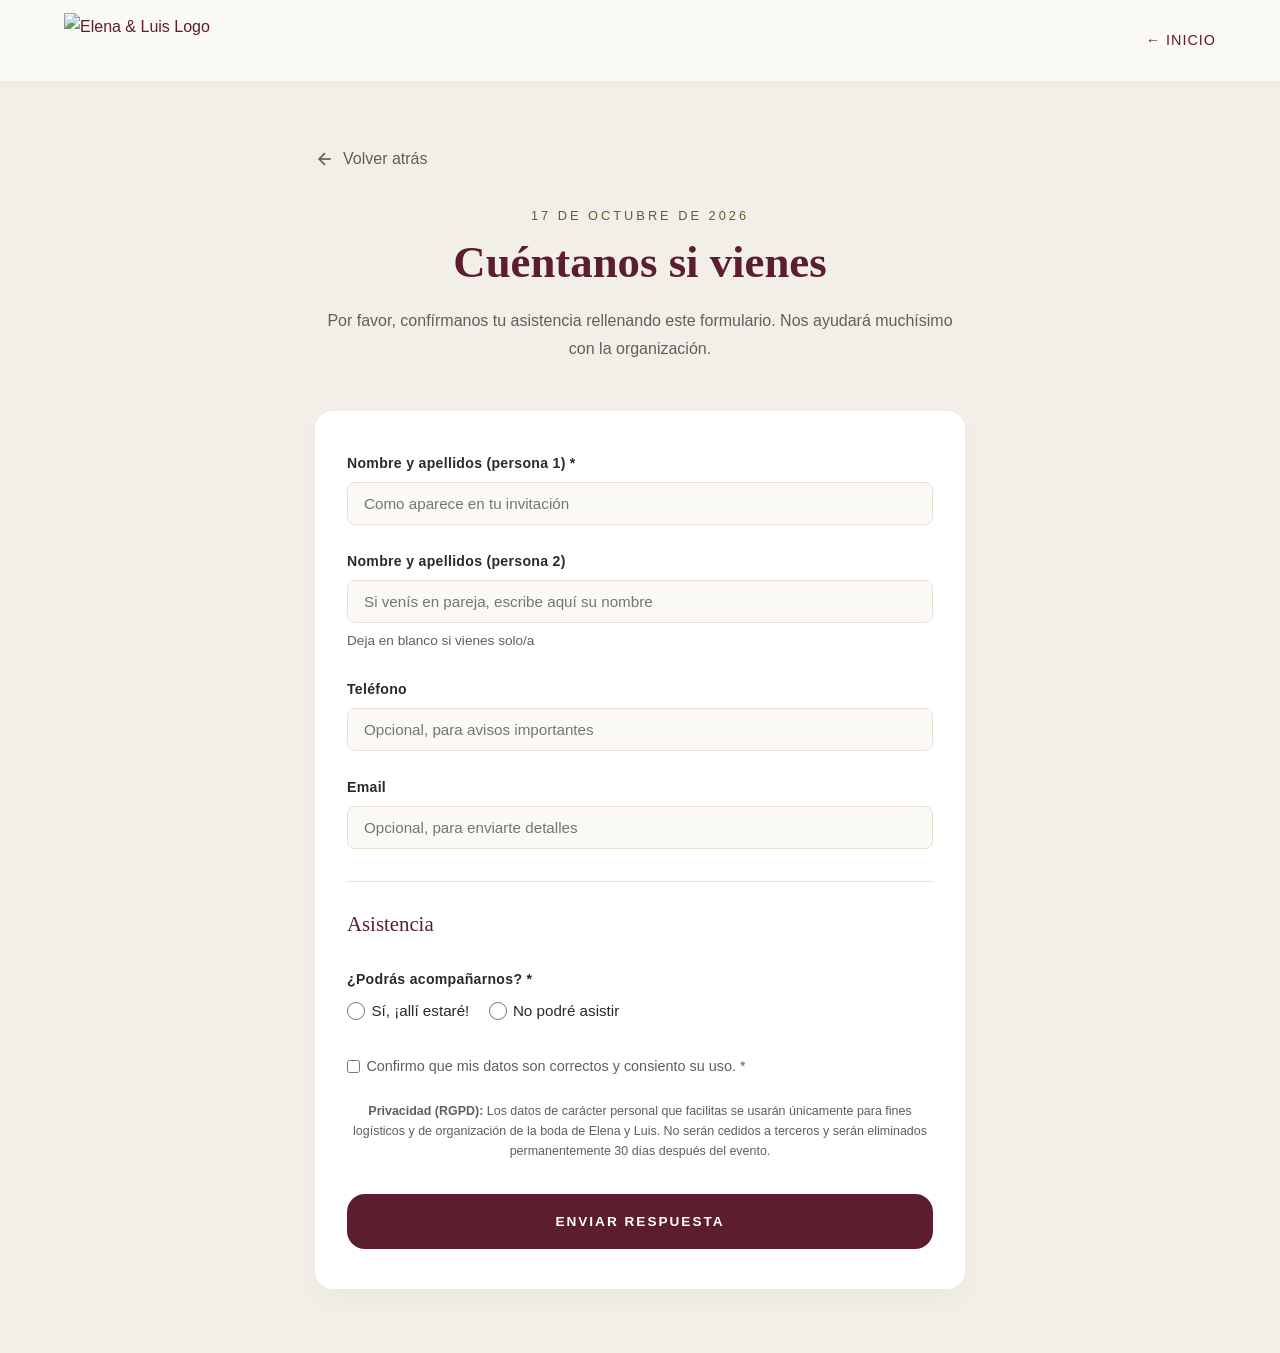
==== commit 893aad0a: "RSVP: two name fields (persona 1 y persona 2), remove companion question" ====
--- a/rsvp.html
+++ b/rsvp.html
@@ -5,7 +5,7 @@
   <meta charset="UTF-8" />
   <meta name="viewport" content="width=device-width, initial-scale=1.0" />
   <meta http-equiv="Content-Security-Policy"
-    content="default-src 'self'; script-src 'self' 'unsafe-inline' https://fonts.googleapis.com; style-src 'self' 'unsafe-inline' https://fonts.googleapis.com; font-src 'self' https://fonts.gstatic.com; img-src 'self' data: https:; connect-src *;" />
+    content="default-src 'self'; script-src 'self' 'unsafe-inline' https://fonts.googleapis.com; style-src 'self' 'unsafe-inline' https://fonts.googleapis.com; font-src 'self' https://fonts.gstatic.com; img-src 'self' data: https:; connect-src 'self' https://script.google.com https://script.googleusercontent.com;" />
   <meta http-equiv="X-Content-Type-Options" content="nosniff" />
   <title>Confirmar Asistencia — Elena & Luis</title>
   <link rel="preconnect" href="https://fonts.googleapis.com" />
@@ -208,8 +208,14 @@
         </div>
 
         <div class="form__group">
-          <label for="rsvp-name" class="form__label">Nombre y apellidos *</label>
+          <label for="rsvp-name" class="form__label">Nombre y apellidos (persona 1) *</label>
           <input type="text" id="rsvp-name" name="nombre" class="form__input" required placeholder="Como aparece en tu invitación" />
+        </div>
+
+        <div class="form__group">
+          <label for="rsvp-name2" class="form__label">Nombre y apellidos (persona 2)</label>
+          <input type="text" id="rsvp-name2" name="nombre_acompanante" class="form__input" placeholder="Si venís en pareja, escribe aquí su nombre" />
+          <span style="font-size: 0.85rem; color: var(--text-light); display:block; margin-top:0.4rem;">Deja en blanco si vienes solo/a</span>
         </div>
 
         <div class="form__group">
@@ -241,24 +247,11 @@
         <!-- Campos para los que SÍ asisten -->
         <div id="rsvp-conditional-fields" style="display: none;">
 
-          <div class="form__divider">Acompañantes y Niños</div>
-
-          <div class="form__group">
-            <label class="form__label">¿Vendrás con acompañante?</label>
-            <div class="form__radio-group">
-              <label class="form__radio"><input type="radio" name="acompanante" value="si" /><span>Sí</span></label>
-              <label class="form__radio"><input type="radio" name="acompanante" value="no" /><span>No</span></label>
-            </div>
-          </div>
-
-          <div class="form__group" id="field-nombre-acompanante" style="display: none;">
-            <label for="rsvp-companion-name" class="form__label">Nombre del acompañante</label>
-            <input type="text" id="rsvp-companion-name" name="nombre_acompanante" class="form__input" placeholder="Nombre completo" />
-          </div>
+          <div class="form__divider">Niños</div>
 
           <div class="form__group">
             <label for="rsvp-kids" class="form__label">¿Asistirán niños? Indícanos cuántos</label>
-            <input type="number" id="rsvp-kids" name="ninos" class="form__input form__input--short" min="0" placeholder="0" />
+            <input type="number" id="rsvp-kids" name="ninos" class="form__input form__input--short" min="0" max="10" placeholder="0" />
             <span style="font-size: 0.85rem; color: var(--text-light); display:block; margin-top:0.4rem;">Deja en blanco o 0 si no vienen niños</span>
           </div>
 
@@ -439,7 +432,6 @@
       const form = document.getElementById('rsvp-page-form');
       const conditionalFields = document.getElementById('rsvp-conditional-fields');
       const notAttendingFields = document.getElementById('rsvp-not-attending-fields');
-      const companionNameField = document.getElementById('field-nombre-acompanante');
       const kidsNamesField = document.getElementById('field-nombres-ninos');
       const busDetailsFields = document.getElementById('fields-bus-details');
 
@@ -448,12 +440,14 @@
           const asiste = e.target.value === 'si';
           conditionalFields.style.display = asiste ? 'block' : 'none';
           notAttendingFields.style.display = asiste ? 'none' : 'block';
-        });
-      });
-
-      document.querySelectorAll('input[name="acompanante"]').forEach(r => {
-        r.addEventListener('change', e => {
-          companionNameField.style.display = e.target.value === 'si' ? 'block' : 'none';
+          if (!asiste) {
+            conditionalFields.querySelectorAll('input, textarea').forEach(el => {
+              if (el.type === 'radio' || el.type === 'checkbox') el.checked = false;
+              else el.value = '';
+            });
+            kidsNamesField.style.display = 'none';
+            busDetailsFields.style.display = 'none';
+          }
         });
       });
 
@@ -524,6 +518,16 @@
           return;
         }
 
+        // El backend rechaza estos valores en silencio (la respuesta no es
+        // legible en modo no-cors), así que hay que validarlos aquí.
+        const kidsField = form.querySelector('[name="ninos"]');
+        const numNinos = parseInt(kidsField && kidsField.value) || 0;
+        if (numNinos > 10 || numNinos < 0) {
+          showError('El número de niños debe estar entre 0 y 10.');
+          kidsField.focus();
+          return;
+        }
+
         const btn = document.getElementById('rsvp-submit');
         const btnTexto = btn.textContent;
         btn.textContent = 'Enviando...';
@@ -532,6 +536,7 @@
 
         const fd = new FormData(form);
         const asiste = fd.get('asistencia') === 'si';
+        const nombre2 = (fd.get('nombre_acompanante') || '').trim();
 
         const payload = {
           nombre: fd.get('nombre') || '',
@@ -539,8 +544,8 @@
           email: fd.get('email') || '',
           asistencia: fd.get('asistencia') || '',
           honeypot: fd.get('honeypot') || '',
-          acompanante: asiste ? fd.get('acompanante') || '' : '',
-          nombre_acompanante: asiste ? fd.get('nombre_acompanante') || '' : '',
+          acompanante: asiste ? (nombre2 ? 'si' : 'no') : '',
+          nombre_acompanante: asiste ? nombre2 : '',
           ninos: asiste ? fd.get('ninos') || '' : '',
           nombres_ninos: asiste ? fd.get('nombres_ninos') || '' : '',
           alergias: asiste ? fd.get('alergias') || '' : '',
@@ -557,24 +562,15 @@
         };
 
         try {
-          const sendRequest = () => fetch(APPS_SCRIPT_URL, {
+          // Sin reintentos automáticos: con mode no-cors el POST puede llegar
+          // al servidor aunque el fetch falle después, y reenviar duplica respuestas.
+          await fetch(APPS_SCRIPT_URL, {
             method: 'POST',
             headers: { 'Content-Type': 'text/plain' },
             body: JSON.stringify(payload),
-            mode: 'no-cors'
+            mode: 'no-cors',
+            redirect: 'follow'
           });
-
-          let intentos = 0;
-          while (intentos < 3) {
-            try {
-              await sendRequest();
-              break;
-            } catch (retryErr) {
-              intentos++;
-              if (intentos < 3) await new Promise(r => setTimeout(r, 1000));
-              else throw retryErr;
-            }
-          }
 
           form.style.display = 'none';
           document.getElementById('rsvp-success').style.display = 'block';
@@ -582,7 +578,8 @@
           generateSummary(fd, asiste);
 
         } catch (err) {
-          showError('Error de conexión: ' + err.message);
+          console.error('RSVP error:', err);
+          showError('Ha habido un problema al enviar el formulario. Por favor, inténtalo de nuevo o contáctanos directamente.');
           btn.textContent = btnTexto;
           btn.disabled = false;
         }
@@ -605,32 +602,41 @@
         if (el) el.textContent = '';
       }
 
+      function escapeHtml(str) {
+        return String(str || '')
+          .replace(/&/g, '&amp;')
+          .replace(/</g, '&lt;')
+          .replace(/>/g, '&gt;')
+          .replace(/"/g, '&quot;')
+          .replace(/'/g, '&#39;');
+      }
+
       function generateSummary(fd, asiste) {
         const summaryDiv = document.getElementById('summary-content');
         if (!summaryDiv) return;
-        const nombre = fd.get('nombre') || 'Invitado';
+        const nombre = escapeHtml(fd.get('nombre') || 'Invitado');
         const asistenciaTexto = asiste ? '✅ Sí asistiré' : '❌ No podré asistir';
         let html = `<div style="margin-bottom:1rem;"><strong style="color:var(--burgundy);">Invitado:</strong> ${nombre}</div><div style="margin-bottom:1rem;"><strong style="color:var(--burgundy);">Asistencia:</strong> ${asistenciaTexto}</div>`;
         if (asiste) {
-          const acompanante = fd.get('acompanante') === 'si' ? (fd.get('nombre_acompanante') || 'Sí (sin nombre)') : 'No';
-          const ninos = fd.get('ninos') || '0';
-          const autobus = fd.get('autobus') || 'No necesito';
+          const acompanante = (fd.get('nombre_acompanante') || '').trim() ? escapeHtml(fd.get('nombre_acompanante').trim()) : 'No';
+          const ninos = escapeHtml(fd.get('ninos') || '0');
+          const autobus = escapeHtml(fd.get('autobus') || 'No necesito');
           const puntoBus = fd.get('punto_bus') === 'huesca' ? 'Huesca — Calle Teruel' : fd.get('punto_bus') === 'barbastro' ? 'Barbastro — Colegio Pedro I' : '';
           const alojamiento = fd.get('alojamiento') === 'si' ? 'Sí, necesito ayuda' : 'No, ya lo tengo';
           const ganas = fd.get('ganas') ? '♥'.repeat(parseInt(fd.get('ganas'))) : '-';
-          const cancion = fd.get('cancion') || 'No especificada';
+          const cancion = escapeHtml(fd.get('cancion') || 'No especificada');
           html += `<div style="margin-bottom:1rem;"><strong style="color:var(--burgundy);">Acompañante:</strong> ${acompanante}</div>`;
           html += `<div style="margin-bottom:1rem;"><strong style="color:var(--burgundy);">Niños:</strong> ${ninos}</div>`;
           html += `<div style="margin-bottom:1rem;"><strong style="color:var(--burgundy);">Autobús:</strong> ${autobus}${puntoBus ? '<br><span style="margin-left:1rem;color:var(--text-light);">&#128205; ' + puntoBus + '</span>' : ''}</div>`;
           html += `<div style="margin-bottom:1rem;"><strong style="color:var(--burgundy);">Alojamiento:</strong> ${alojamiento}</div>`;
           html += `<div style="margin-bottom:1rem;"><strong style="color:var(--burgundy);">Ganas:</strong> <span style="color:var(--burgundy);font-size:1.2rem;">${ganas}</span></div>`;
-          if (fd.get('no_puede_faltar')) html += `<div style="margin-bottom:1rem;"><strong style="color:var(--burgundy);">No puede faltar:</strong> ${fd.get('no_puede_faltar')}</div>`;
-          if (fd.get('momento_especial')) html += `<div style="margin-bottom:1rem;"><strong style="color:var(--burgundy);">Momento especial:</strong> ${fd.get('momento_especial')}</div>`;
+          if (fd.get('no_puede_faltar')) html += `<div style="margin-bottom:1rem;"><strong style="color:var(--burgundy);">No puede faltar:</strong> ${escapeHtml(fd.get('no_puede_faltar'))}</div>`;
+          if (fd.get('momento_especial')) html += `<div style="margin-bottom:1rem;"><strong style="color:var(--burgundy);">Momento especial:</strong> ${escapeHtml(fd.get('momento_especial'))}</div>`;
           html += `<div style="margin-bottom:1rem;"><strong style="color:var(--burgundy);">Canción:</strong> ${cancion}</div>`;
-          if (fd.get('alergias')) html += `<div style="margin-bottom:1rem;"><strong style="color:var(--burgundy);">Alergias:</strong> ${fd.get('alergias')}</div>`;
-          if (fd.get('comentarios')) html += `<div style="margin-bottom:1rem;"><strong style="color:var(--burgundy);">Comentarios:</strong> ${fd.get('comentarios')}</div>`;
+          if (fd.get('alergias')) html += `<div style="margin-bottom:1rem;"><strong style="color:var(--burgundy);">Alergias:</strong> ${escapeHtml(fd.get('alergias'))}</div>`;
+          if (fd.get('comentarios')) html += `<div style="margin-bottom:1rem;"><strong style="color:var(--burgundy);">Comentarios:</strong> ${escapeHtml(fd.get('comentarios'))}</div>`;
         } else {
-          if (fd.get('mensaje_no_asiste')) html += `<div style="margin-bottom:1rem;"><strong style="color:var(--burgundy);">Mensaje:</strong> ${fd.get('mensaje_no_asiste')}</div>`;
+          if (fd.get('mensaje_no_asiste')) html += `<div style="margin-bottom:1rem;"><strong style="color:var(--burgundy);">Mensaje:</strong> ${escapeHtml(fd.get('mensaje_no_asiste'))}</div>`;
         }
         summaryDiv.innerHTML = html;
       }
